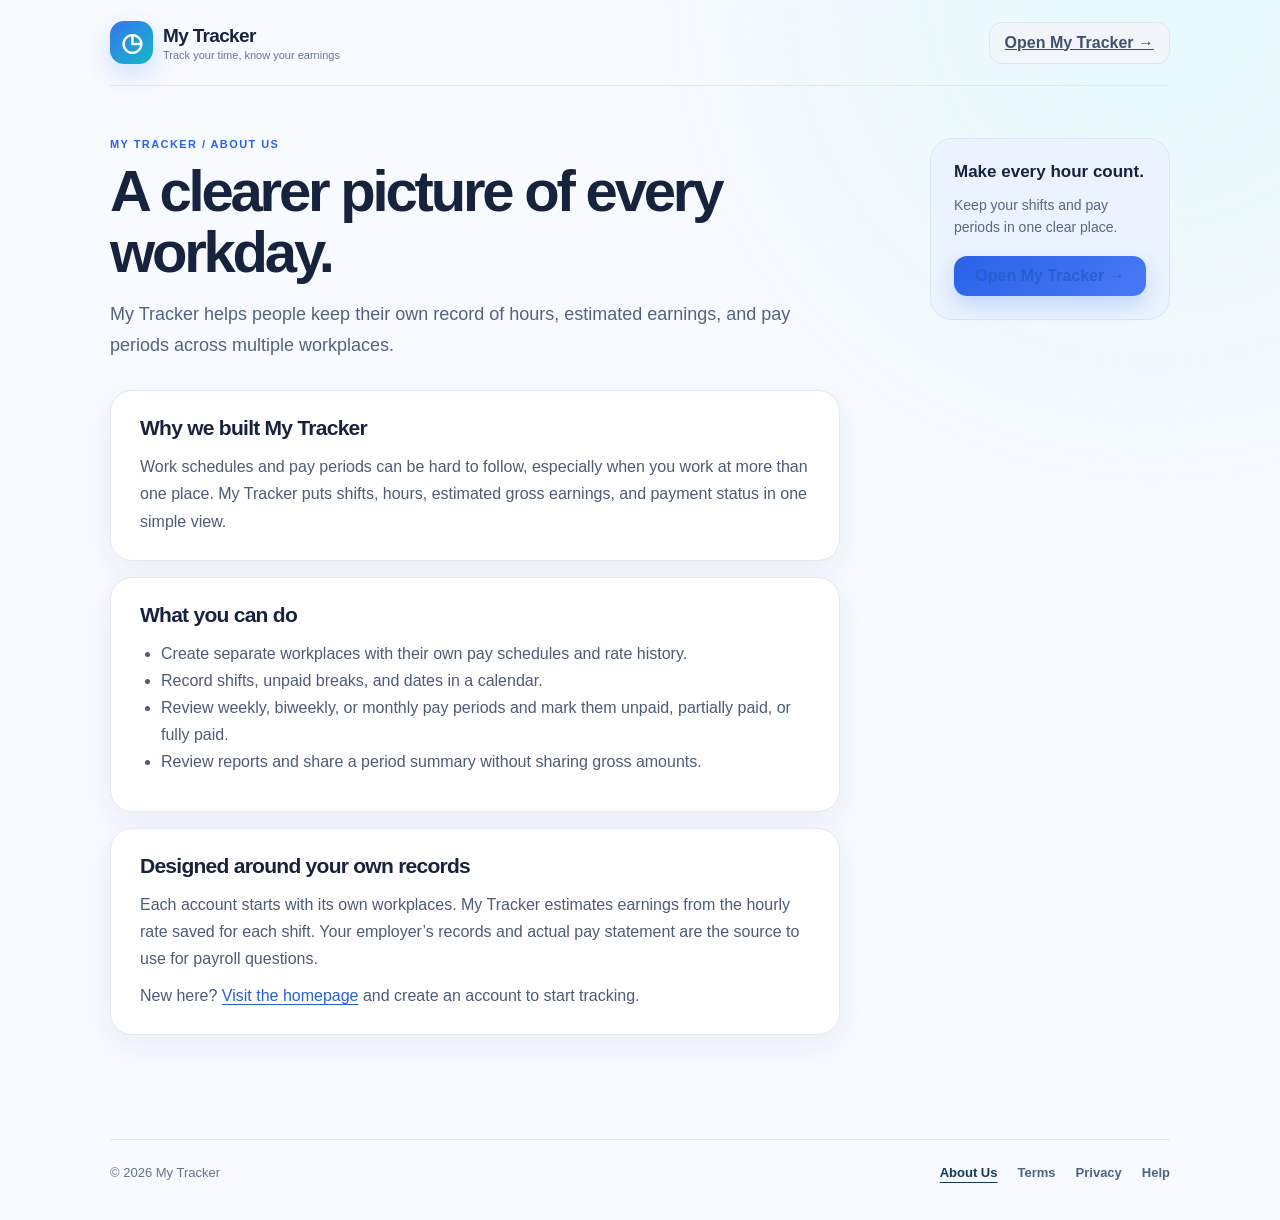
==== about.html @ 85134b88 "Add About, Terms, Privacy, and Help pages with footer links" ====
<!doctype html>
<html lang="en"><head><meta charset="utf-8"><meta name="viewport" content="width=device-width,initial-scale=1"><meta name="theme-color" content="#F5F8FF"><meta name="description" content="About Us for My Tracker, the app for recording work hours and pay periods."><title>About Us · My Tracker</title><link rel="icon" href="./icon.svg"><link rel="stylesheet" href="./info.css"></head>
<body class="info-site"><header class="info-header"><a class="welcome-brand" href="./index.html" aria-label="My Tracker home"><span class="welcome-logo" aria-hidden="true">◷</span><span><strong>My Tracker</strong><small>Track your time, know your earnings</small></span></a><a class="btn secondary" href="./index.html">Open My Tracker →</a></header>
<main class="info-main"><article class="info-article"><div class="info-intro"><p class="eyebrow">MY TRACKER / ABOUT US</p><h1>A clearer picture of every workday.</h1><p class="info-lead">My Tracker helps people keep their own record of hours, estimated earnings, and pay periods across multiple workplaces.</p></div><section class="info-section"><h2>Why we built My Tracker</h2><p>Work schedules and pay periods can be hard to follow, especially when you work at more than one place. My Tracker puts shifts, hours, estimated gross earnings, and payment status in one simple view.</p></section><section class="info-section"><h2>What you can do</h2><ul><li>Create separate workplaces with their own pay schedules and rate history.</li><li>Record shifts, unpaid breaks, and dates in a calendar.</li><li>Review weekly, biweekly, or monthly pay periods and mark them unpaid, partially paid, or fully paid.</li><li>Review reports and share a period summary without sharing gross amounts.</li></ul></section><section class="info-section"><h2>Designed around your own records</h2><p>Each account starts with its own workplaces. My Tracker estimates earnings from the hourly rate saved for each shift. Your employer’s records and actual pay statement are the source to use for payroll questions.</p><p>New here? <a href="./index.html">Visit the homepage</a> and create an account to start tracking.</p></section></article><aside class="info-aside"><h2>Make every hour count.</h2><p>Keep your shifts and pay periods in one clear place.</p><a href="./index.html" class="btn primary">Open My Tracker →</a></aside></main>
<footer class="info-footer"><span>© 2026 My Tracker</span><nav class="footer-links" aria-label="Information"><a href="./about.html" aria-current="page">About Us</a><a href="./terms.html">Terms</a><a href="./privacy.html">Privacy</a><a href="./help.html">Help</a></nav></footer></body></html>
---- info.css ----
@import url('./style.css');
html{scroll-behavior:smooth}
.info-site{min-height:100vh;display:flex;flex-direction:column;background:radial-gradient(circle at 90% 0,#e5f9fa 0,transparent 30%),#f7faff}
.info-header,.info-main,.info-footer{width:min(1060px,calc(100% - 40px));margin-inline:auto}
.info-header{min-height:86px;display:flex;justify-content:space-between;align-items:center;gap:20px;border-bottom:1px solid #e0e8f4}
.info-header .welcome-brand{text-decoration:none;color:var(--ink)}
.info-main{flex:1;padding:52px 0 88px;display:grid;grid-template-columns:minmax(0,1fr) 240px;gap:50px}
.info-article{min-width:0;max-width:730px}
.info-intro h1{font-size:clamp(38px,5vw,58px);line-height:1.06;letter-spacing:-.055em;margin:10px 0 16px}
.info-lead{font-size:18px;line-height:1.7;color:#54637c;margin:0 0 30px}
.info-meta{font-size:13px;color:#708099;margin:0 0 30px}
.info-section{background:#fff;border:1px solid #e2e9f4;border-radius:22px;padding:25px 29px;margin:16px 0;box-shadow:0 10px 30px #2a417011}
.info-section h2{font-size:21px;letter-spacing:-.035em;margin:0 0 13px}
.info-section h3{font-size:16px;margin:20px 0 7px}
.info-section p,.info-section li{color:#4d5c75;line-height:1.7}
.info-section p{margin:10px 0}.info-section p:last-child{margin-bottom:0}
.info-section ul,.info-section ol{padding-left:21px;margin:10px 0}
.info-section a,.info-aside a{color:#275fcf;text-underline-offset:3px}
.info-aside{align-self:start;position:sticky;top:22px;background:#eaf3ff;border:1px solid #d6e5fb;border-radius:22px;padding:23px}
.info-aside h2{font-size:17px;margin:0 0 12px}.info-aside p{font-size:14px;line-height:1.6;color:#566780;margin:0 0 17px}.info-aside .btn{display:block;text-align:center;text-decoration:none}
.info-footer{border-top:1px solid #dde7f3;padding:25px 0 40px;display:flex;justify-content:space-between;align-items:center;gap:20px;color:#64738d;font-size:13px}
.info-footer .footer-links{display:flex;flex-wrap:wrap;gap:12px 20px}
.info-footer .footer-links a[aria-current="page"]{color:#17375d;font-weight:800;text-decoration:underline;text-underline-offset:5px}
@media(max-width:760px){.info-main{grid-template-columns:1fr;gap:12px;padding:35px 0 60px}.info-aside{position:static;order:-1}.info-section{padding:21px}.info-footer{align-items:flex-start;flex-direction:column}.info-header{min-height:76px}.info-header .btn{font-size:13px;padding:10px}}
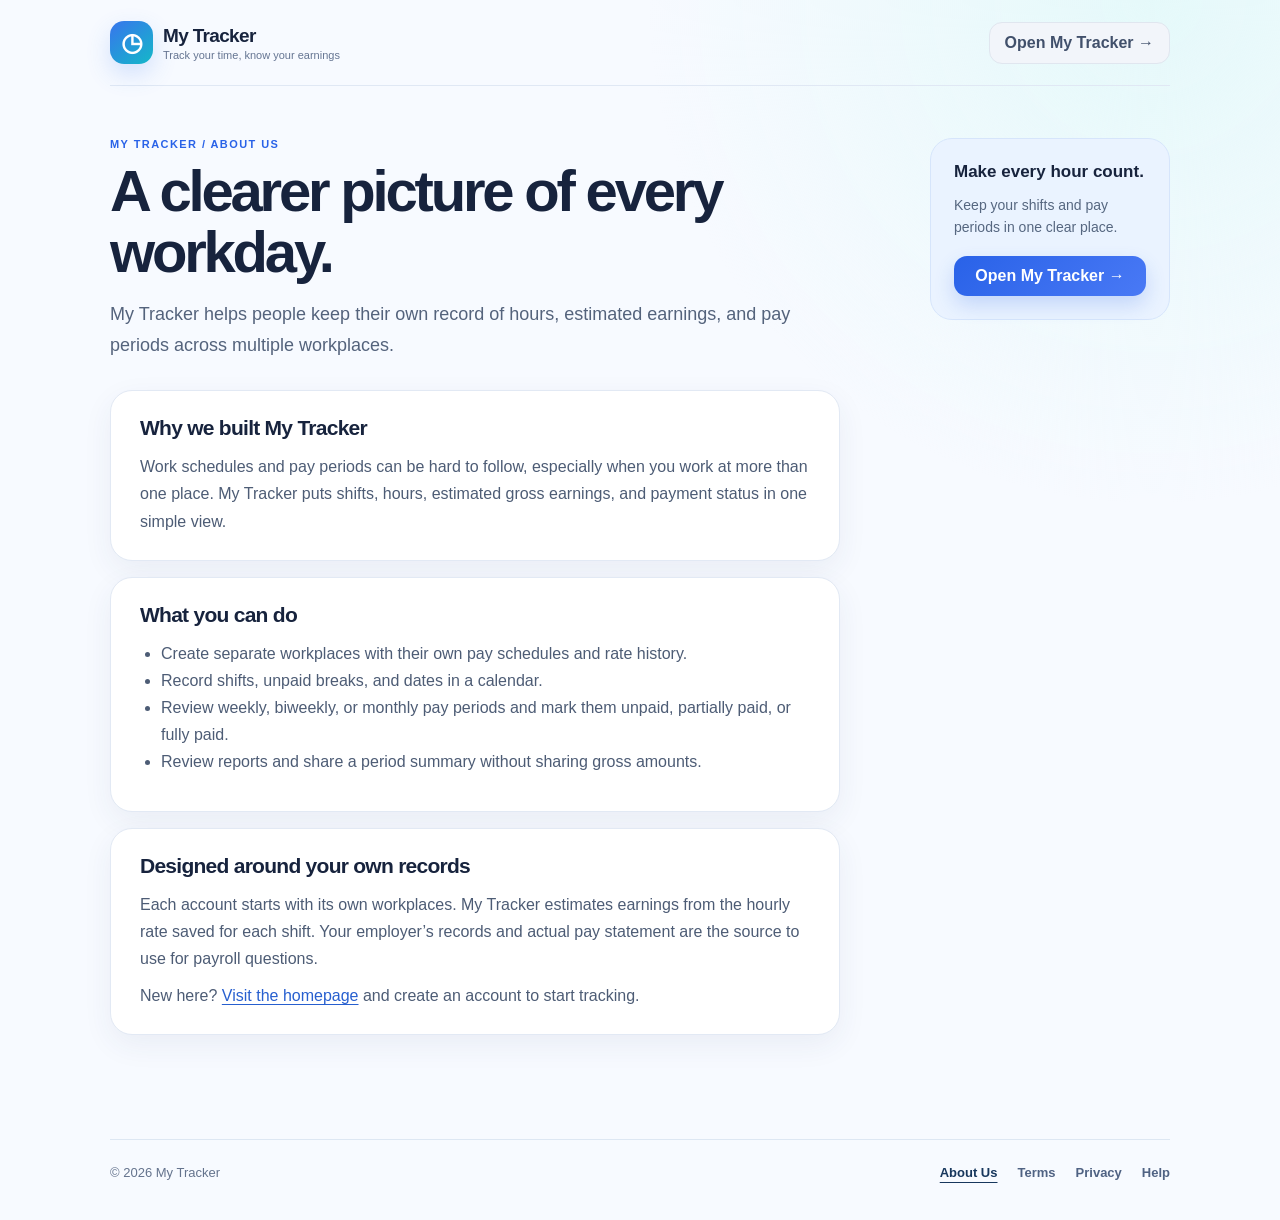
==== commit 6df1ffd0: "Refresh cached information page stylesheet" ====
--- a/about.html
+++ b/about.html
@@ -1,5 +1,5 @@
 <!doctype html>
-<html lang="en"><head><meta charset="utf-8"><meta name="viewport" content="width=device-width,initial-scale=1"><meta name="theme-color" content="#F5F8FF"><meta name="description" content="About Us for My Tracker, the app for recording work hours and pay periods."><title>About Us · My Tracker</title><link rel="icon" href="./icon.svg"><link rel="stylesheet" href="./info.css"></head>
+<html lang="en"><head><meta charset="utf-8"><meta name="viewport" content="width=device-width,initial-scale=1"><meta name="theme-color" content="#F5F8FF"><meta name="description" content="About Us for My Tracker, the app for recording work hours and pay periods."><title>About Us · My Tracker</title><link rel="icon" href="./icon.svg"><link rel="stylesheet" href="./info.css?v=2"></head>
 <body class="info-site"><header class="info-header"><a class="welcome-brand" href="./index.html" aria-label="My Tracker home"><span class="welcome-logo" aria-hidden="true">◷</span><span><strong>My Tracker</strong><small>Track your time, know your earnings</small></span></a><a class="btn secondary" href="./index.html">Open My Tracker →</a></header>
 <main class="info-main"><article class="info-article"><div class="info-intro"><p class="eyebrow">MY TRACKER / ABOUT US</p><h1>A clearer picture of every workday.</h1><p class="info-lead">My Tracker helps people keep their own record of hours, estimated earnings, and pay periods across multiple workplaces.</p></div><section class="info-section"><h2>Why we built My Tracker</h2><p>Work schedules and pay periods can be hard to follow, especially when you work at more than one place. My Tracker puts shifts, hours, estimated gross earnings, and payment status in one simple view.</p></section><section class="info-section"><h2>What you can do</h2><ul><li>Create separate workplaces with their own pay schedules and rate history.</li><li>Record shifts, unpaid breaks, and dates in a calendar.</li><li>Review weekly, biweekly, or monthly pay periods and mark them unpaid, partially paid, or fully paid.</li><li>Review reports and share a period summary without sharing gross amounts.</li></ul></section><section class="info-section"><h2>Designed around your own records</h2><p>Each account starts with its own workplaces. My Tracker estimates earnings from the hourly rate saved for each shift. Your employer’s records and actual pay statement are the source to use for payroll questions.</p><p>New here? <a href="./index.html">Visit the homepage</a> and create an account to start tracking.</p></section></article><aside class="info-aside"><h2>Make every hour count.</h2><p>Keep your shifts and pay periods in one clear place.</p><a href="./index.html" class="btn primary">Open My Tracker →</a></aside></main>
 <footer class="info-footer"><span>© 2026 My Tracker</span><nav class="footer-links" aria-label="Information"><a href="./about.html" aria-current="page">About Us</a><a href="./terms.html">Terms</a><a href="./privacy.html">Privacy</a><a href="./help.html">Help</a></nav></footer></body></html>
--- a/info.css
+++ b/info.css
@@ -4,6 +4,7 @@
 .info-header,.info-main,.info-footer{width:min(1060px,calc(100% - 40px));margin-inline:auto}
 .info-header{min-height:86px;display:flex;justify-content:space-between;align-items:center;gap:20px;border-bottom:1px solid #e0e8f4}
 .info-header .welcome-brand{text-decoration:none;color:var(--ink)}
+.info-header .btn{text-decoration:none}
 .info-main{flex:1;padding:52px 0 88px;display:grid;grid-template-columns:minmax(0,1fr) 240px;gap:50px}
 .info-article{min-width:0;max-width:730px}
 .info-intro h1{font-size:clamp(38px,5vw,58px);line-height:1.06;letter-spacing:-.055em;margin:10px 0 16px}
@@ -16,6 +17,7 @@
 .info-section p{margin:10px 0}.info-section p:last-child{margin-bottom:0}
 .info-section ul,.info-section ol{padding-left:21px;margin:10px 0}
 .info-section a,.info-aside a{color:#275fcf;text-underline-offset:3px}
+.info-aside .btn.primary{color:#fff;text-decoration:none}
 .info-aside{align-self:start;position:sticky;top:22px;background:#eaf3ff;border:1px solid #d6e5fb;border-radius:22px;padding:23px}
 .info-aside h2{font-size:17px;margin:0 0 12px}.info-aside p{font-size:14px;line-height:1.6;color:#566780;margin:0 0 17px}.info-aside .btn{display:block;text-align:center;text-decoration:none}
 .info-footer{border-top:1px solid #dde7f3;padding:25px 0 40px;display:flex;justify-content:space-between;align-items:center;gap:20px;color:#64738d;font-size:13px}
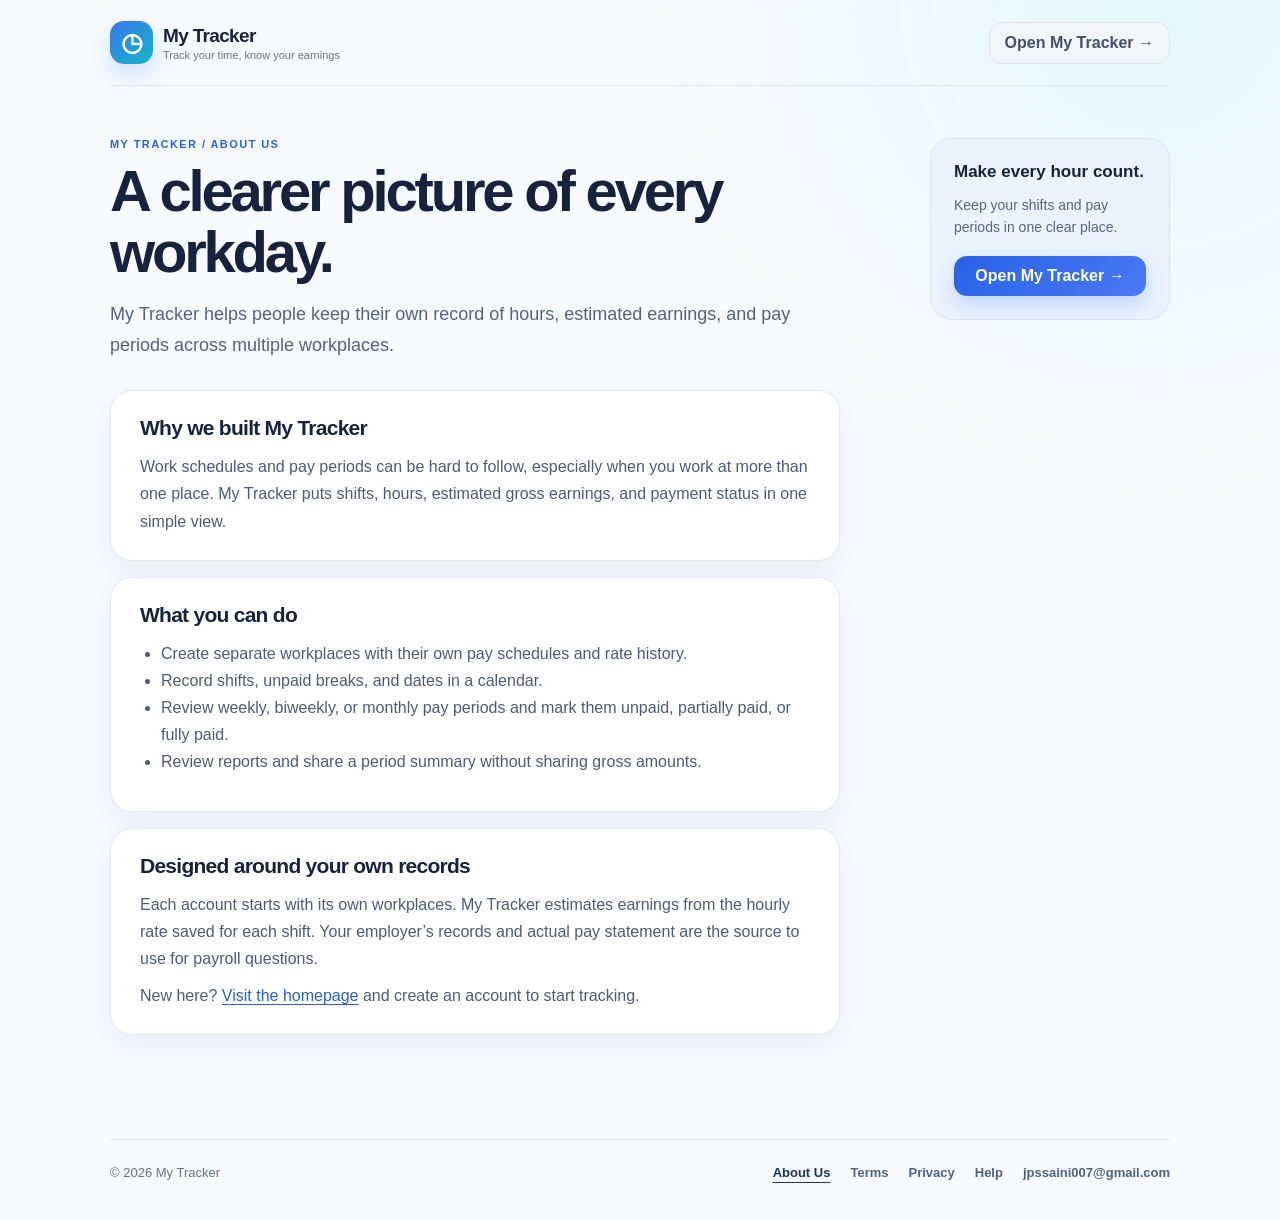
==== commit 53be882b: "Add private support email to information pages" ====
--- a/about.html
+++ b/about.html
@@ -2,4 +2,4 @@
 <html lang="en"><head><meta charset="utf-8"><meta name="viewport" content="width=device-width,initial-scale=1"><meta name="theme-color" content="#F5F8FF"><meta name="description" content="About Us for My Tracker, the app for recording work hours and pay periods."><title>About Us · My Tracker</title><link rel="icon" href="./icon.svg"><link rel="stylesheet" href="./info.css?v=2"></head>
 <body class="info-site"><header class="info-header"><a class="welcome-brand" href="./index.html" aria-label="My Tracker home"><span class="welcome-logo" aria-hidden="true">◷</span><span><strong>My Tracker</strong><small>Track your time, know your earnings</small></span></a><a class="btn secondary" href="./index.html">Open My Tracker →</a></header>
 <main class="info-main"><article class="info-article"><div class="info-intro"><p class="eyebrow">MY TRACKER / ABOUT US</p><h1>A clearer picture of every workday.</h1><p class="info-lead">My Tracker helps people keep their own record of hours, estimated earnings, and pay periods across multiple workplaces.</p></div><section class="info-section"><h2>Why we built My Tracker</h2><p>Work schedules and pay periods can be hard to follow, especially when you work at more than one place. My Tracker puts shifts, hours, estimated gross earnings, and payment status in one simple view.</p></section><section class="info-section"><h2>What you can do</h2><ul><li>Create separate workplaces with their own pay schedules and rate history.</li><li>Record shifts, unpaid breaks, and dates in a calendar.</li><li>Review weekly, biweekly, or monthly pay periods and mark them unpaid, partially paid, or fully paid.</li><li>Review reports and share a period summary without sharing gross amounts.</li></ul></section><section class="info-section"><h2>Designed around your own records</h2><p>Each account starts with its own workplaces. My Tracker estimates earnings from the hourly rate saved for each shift. Your employer’s records and actual pay statement are the source to use for payroll questions.</p><p>New here? <a href="./index.html">Visit the homepage</a> and create an account to start tracking.</p></section></article><aside class="info-aside"><h2>Make every hour count.</h2><p>Keep your shifts and pay periods in one clear place.</p><a href="./index.html" class="btn primary">Open My Tracker →</a></aside></main>
-<footer class="info-footer"><span>© 2026 My Tracker</span><nav class="footer-links" aria-label="Information"><a href="./about.html" aria-current="page">About Us</a><a href="./terms.html">Terms</a><a href="./privacy.html">Privacy</a><a href="./help.html">Help</a></nav></footer></body></html>
+<footer class="info-footer"><span>© 2026 My Tracker</span><nav class="footer-links" aria-label="Information"><a href="./about.html" aria-current="page">About Us</a><a href="./terms.html">Terms</a><a href="./privacy.html">Privacy</a><a href="./help.html">Help</a><a href="mailto:jpssaini007@gmail.com">jpssaini007@gmail.com</a></nav></footer></body></html>
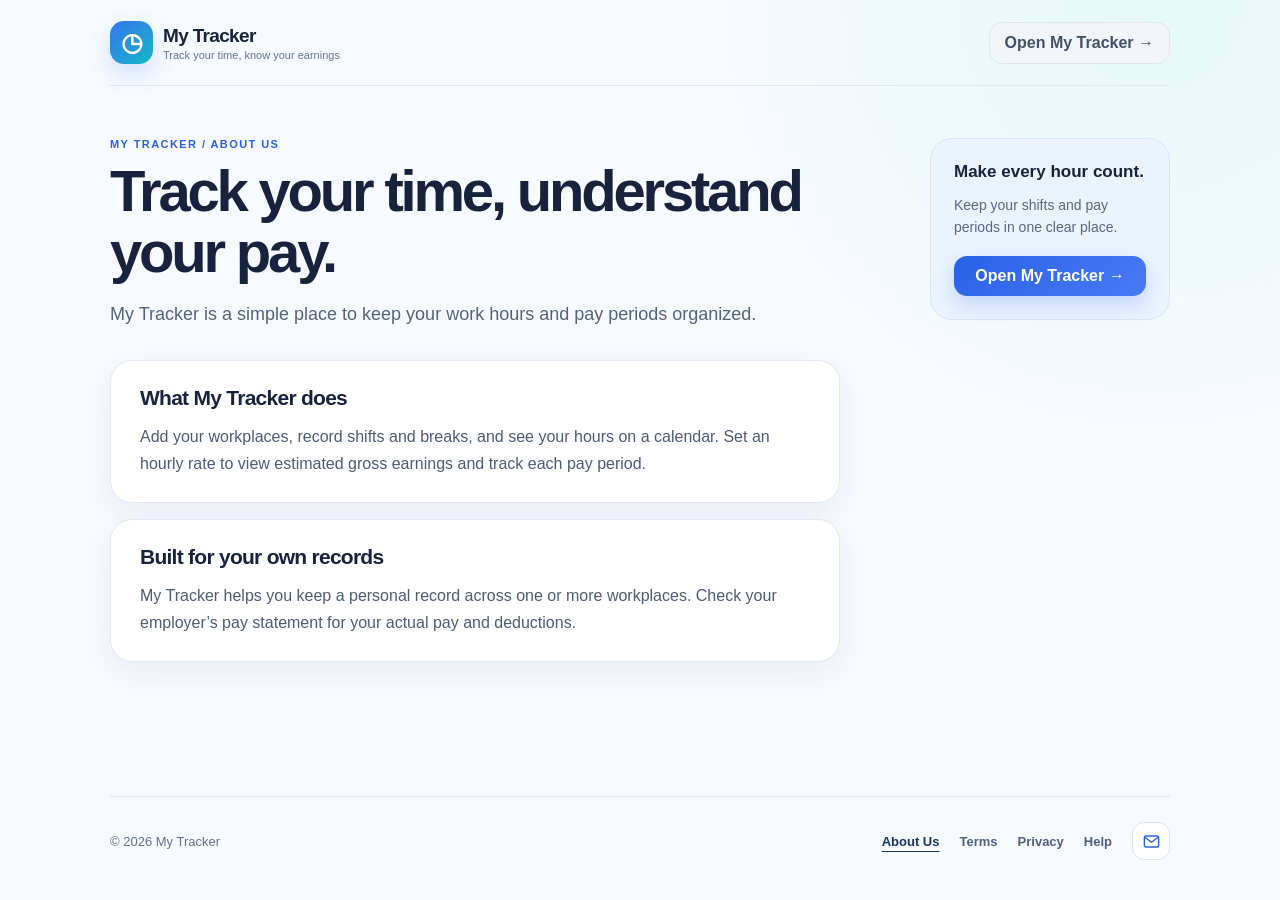
==== commit b961f281: "Simplify information pages and use accessible email icon" ====
--- a/about.html
+++ b/about.html
@@ -1,5 +1,5 @@
 <!doctype html>
 <html lang="en"><head><meta charset="utf-8"><meta name="viewport" content="width=device-width,initial-scale=1"><meta name="theme-color" content="#F5F8FF"><meta name="description" content="About Us for My Tracker, the app for recording work hours and pay periods."><title>About Us · My Tracker</title><link rel="icon" href="./icon.svg"><link rel="stylesheet" href="./info.css?v=2"></head>
 <body class="info-site"><header class="info-header"><a class="welcome-brand" href="./index.html" aria-label="My Tracker home"><span class="welcome-logo" aria-hidden="true">◷</span><span><strong>My Tracker</strong><small>Track your time, know your earnings</small></span></a><a class="btn secondary" href="./index.html">Open My Tracker →</a></header>
-<main class="info-main"><article class="info-article"><div class="info-intro"><p class="eyebrow">MY TRACKER / ABOUT US</p><h1>A clearer picture of every workday.</h1><p class="info-lead">My Tracker helps people keep their own record of hours, estimated earnings, and pay periods across multiple workplaces.</p></div><section class="info-section"><h2>Why we built My Tracker</h2><p>Work schedules and pay periods can be hard to follow, especially when you work at more than one place. My Tracker puts shifts, hours, estimated gross earnings, and payment status in one simple view.</p></section><section class="info-section"><h2>What you can do</h2><ul><li>Create separate workplaces with their own pay schedules and rate history.</li><li>Record shifts, unpaid breaks, and dates in a calendar.</li><li>Review weekly, biweekly, or monthly pay periods and mark them unpaid, partially paid, or fully paid.</li><li>Review reports and share a period summary without sharing gross amounts.</li></ul></section><section class="info-section"><h2>Designed around your own records</h2><p>Each account starts with its own workplaces. My Tracker estimates earnings from the hourly rate saved for each shift. Your employer’s records and actual pay statement are the source to use for payroll questions.</p><p>New here? <a href="./index.html">Visit the homepage</a> and create an account to start tracking.</p></section></article><aside class="info-aside"><h2>Make every hour count.</h2><p>Keep your shifts and pay periods in one clear place.</p><a href="./index.html" class="btn primary">Open My Tracker →</a></aside></main>
-<footer class="info-footer"><span>© 2026 My Tracker</span><nav class="footer-links" aria-label="Information"><a href="./about.html" aria-current="page">About Us</a><a href="./terms.html">Terms</a><a href="./privacy.html">Privacy</a><a href="./help.html">Help</a><a href="mailto:jpssaini007@gmail.com">jpssaini007@gmail.com</a></nav></footer></body></html>
+<main class="info-main"><article class="info-article"><div class="info-intro"><p class="eyebrow">MY TRACKER / ABOUT US</p><h1>Track your time, understand your pay.</h1><p class="info-lead">My Tracker is a simple place to keep your work hours and pay periods organized.</p></div><section class="info-section"><h2>What My Tracker does</h2><p>Add your workplaces, record shifts and breaks, and see your hours on a calendar. Set an hourly rate to view estimated gross earnings and track each pay period.</p></section><section class="info-section"><h2>Built for your own records</h2><p>My Tracker helps you keep a personal record across one or more workplaces. Check your employer’s pay statement for your actual pay and deductions.</p></section></article><aside class="info-aside"><h2>Make every hour count.</h2><p>Keep your shifts and pay periods in one clear place.</p><a href="./index.html" class="btn primary">Open My Tracker →</a></aside></main>
+<footer class="info-footer"><span>© 2026 My Tracker</span><nav class="footer-links" aria-label="Information"><a href="./about.html" aria-current="page">About Us</a><a href="./terms.html">Terms</a><a href="./privacy.html">Privacy</a><a href="./help.html">Help</a><a class="mail-link" href="mailto:jpssaini007@gmail.com" aria-label="Email My Tracker support" title="Email My Tracker support"><svg viewBox="0 0 24 24" width="19" height="19" fill="none" stroke="currentColor" stroke-width="1.8" stroke-linecap="round" stroke-linejoin="round" aria-hidden="true"><rect x="3" y="5" width="18" height="14" rx="2"/><path d="m4 7 8 6 8-6"/></svg></a></nav></footer></body></html>
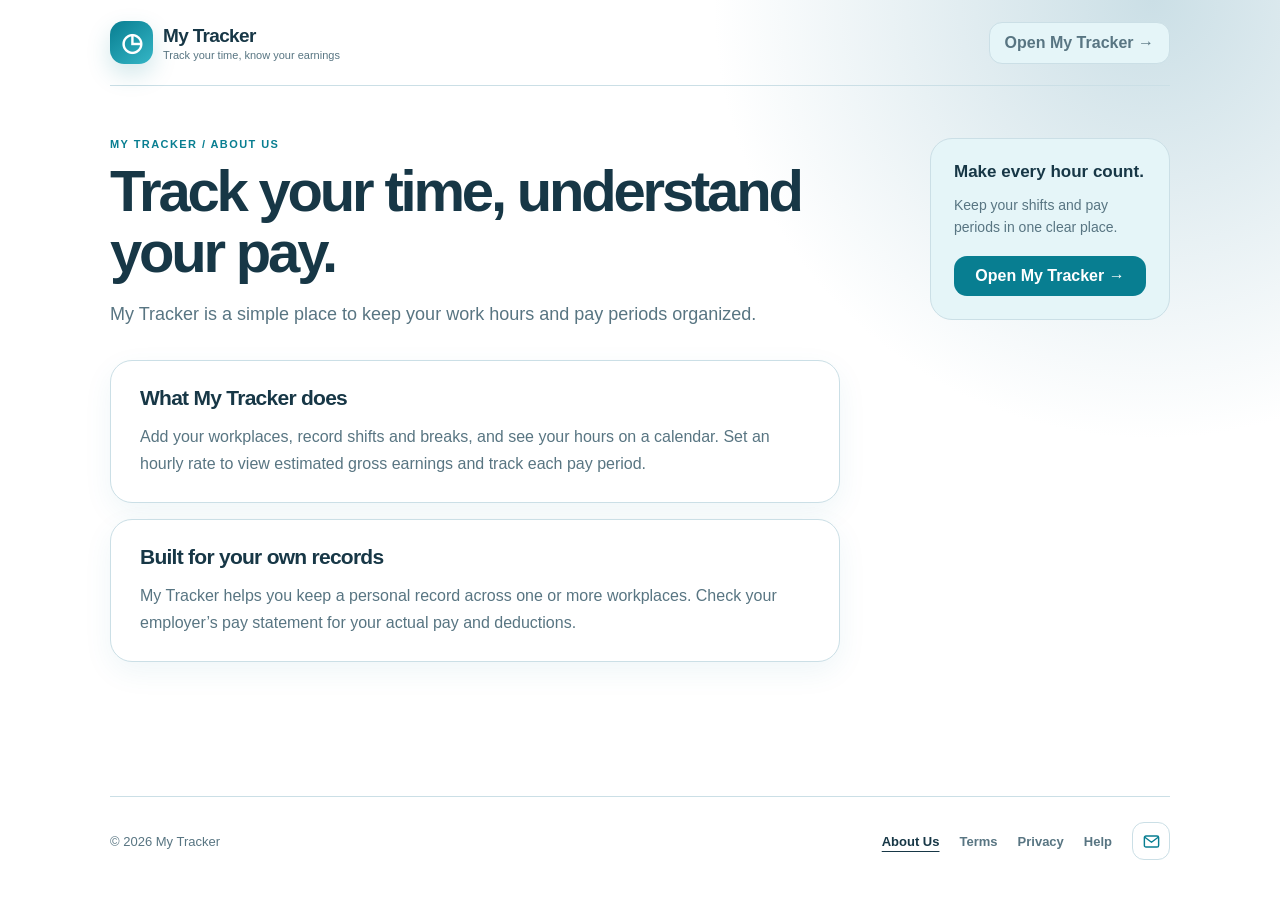
==== commit 79cc78bc: "Use one shared aqua palette across My Tracker" ====
--- a/about.html
+++ b/about.html
@@ -1,5 +1,5 @@
 <!doctype html>
-<html lang="en"><head><meta charset="utf-8"><meta name="viewport" content="width=device-width,initial-scale=1"><meta name="theme-color" content="#F5F8FF"><meta name="description" content="About Us for My Tracker, the app for recording work hours and pay periods."><title>About Us · My Tracker</title><link rel="icon" href="./icon.svg"><link rel="stylesheet" href="./info.css?v=2"></head>
+<html lang="en"><head><meta charset="utf-8"><meta name="viewport" content="width=device-width,initial-scale=1"><meta name="theme-color" content="#f0f8fb"><meta name="description" content="About Us for My Tracker, the app for recording work hours and pay periods."><title>About Us · My Tracker</title><link rel="icon" href="./icon.svg"><link rel="stylesheet" href="./info.css?v=3"></head>
 <body class="info-site"><header class="info-header"><a class="welcome-brand" href="./index.html" aria-label="My Tracker home"><span class="welcome-logo" aria-hidden="true">◷</span><span><strong>My Tracker</strong><small>Track your time, know your earnings</small></span></a><a class="btn secondary" href="./index.html">Open My Tracker →</a></header>
 <main class="info-main"><article class="info-article"><div class="info-intro"><p class="eyebrow">MY TRACKER / ABOUT US</p><h1>Track your time, understand your pay.</h1><p class="info-lead">My Tracker is a simple place to keep your work hours and pay periods organized.</p></div><section class="info-section"><h2>What My Tracker does</h2><p>Add your workplaces, record shifts and breaks, and see your hours on a calendar. Set an hourly rate to view estimated gross earnings and track each pay period.</p></section><section class="info-section"><h2>Built for your own records</h2><p>My Tracker helps you keep a personal record across one or more workplaces. Check your employer’s pay statement for your actual pay and deductions.</p></section></article><aside class="info-aside"><h2>Make every hour count.</h2><p>Keep your shifts and pay periods in one clear place.</p><a href="./index.html" class="btn primary">Open My Tracker →</a></aside></main>
 <footer class="info-footer"><span>© 2026 My Tracker</span><nav class="footer-links" aria-label="Information"><a href="./about.html" aria-current="page">About Us</a><a href="./terms.html">Terms</a><a href="./privacy.html">Privacy</a><a href="./help.html">Help</a><a class="mail-link" href="mailto:jpssaini007@gmail.com" aria-label="Email My Tracker support" title="Email My Tracker support"><svg viewBox="0 0 24 24" width="19" height="19" fill="none" stroke="currentColor" stroke-width="1.8" stroke-linecap="round" stroke-linejoin="round" aria-hidden="true"><rect x="3" y="5" width="18" height="14" rx="2"/><path d="m4 7 8 6 8-6"/></svg></a></nav></footer></body></html>
--- a/info.css
+++ b/info.css
@@ -1,26 +1,26 @@
 @import url('./style.css');
 html{scroll-behavior:smooth}
-.info-site{min-height:100vh;display:flex;flex-direction:column;background:radial-gradient(circle at 90% 0,#e5f9fa 0,transparent 30%),#f7faff}
+.info-site{min-height:100vh;display:flex;flex-direction:column;background:radial-gradient(circle at 90% 0,var(--line) 0,transparent 30%),var(--surface)}
 .info-header,.info-main,.info-footer{width:min(1060px,calc(100% - 40px));margin-inline:auto}
-.info-header{min-height:86px;display:flex;justify-content:space-between;align-items:center;gap:20px;border-bottom:1px solid #e0e8f4}
+.info-header{min-height:86px;display:flex;justify-content:space-between;align-items:center;gap:20px;border-bottom:1px solid var(--line)}
 .info-header .welcome-brand{text-decoration:none;color:var(--ink)}
 .info-header .btn{text-decoration:none}
 .info-main{flex:1;padding:52px 0 88px;display:grid;grid-template-columns:minmax(0,1fr) 240px;gap:50px}
 .info-article{min-width:0;max-width:730px}
 .info-intro h1{font-size:clamp(38px,5vw,58px);line-height:1.06;letter-spacing:-.055em;margin:10px 0 16px}
-.info-lead{font-size:18px;line-height:1.7;color:#54637c;margin:0 0 30px}
-.info-meta{font-size:13px;color:#708099;margin:0 0 30px}
-.info-section{background:#fff;border:1px solid #e2e9f4;border-radius:22px;padding:25px 29px;margin:16px 0;box-shadow:0 10px 30px #2a417011}
+.info-lead{font-size:18px;line-height:1.7;color:var(--muted);margin:0 0 30px}
+.info-meta{font-size:13px;color:var(--muted);margin:0 0 30px}
+.info-section{background:var(--surface);border:1px solid var(--line);border-radius:22px;padding:25px 29px;margin:16px 0;box-shadow:0 10px 30px color-mix(in srgb,var(--brand) 6.67%,transparent)}
 .info-section h2{font-size:21px;letter-spacing:-.035em;margin:0 0 13px}
 .info-section h3{font-size:16px;margin:20px 0 7px}
-.info-section p,.info-section li{color:#4d5c75;line-height:1.7}
+.info-section p,.info-section li{color:var(--muted);line-height:1.7}
 .info-section p{margin:10px 0}.info-section p:last-child{margin-bottom:0}
 .info-section ul,.info-section ol{padding-left:21px;margin:10px 0}
-.info-section a,.info-aside a{color:#275fcf;text-underline-offset:3px}
-.info-aside .btn.primary{color:#fff;text-decoration:none}
-.info-aside{align-self:start;position:sticky;top:22px;background:#eaf3ff;border:1px solid #d6e5fb;border-radius:22px;padding:23px}
-.info-aside h2{font-size:17px;margin:0 0 12px}.info-aside p{font-size:14px;line-height:1.6;color:#566780;margin:0 0 17px}.info-aside .btn{display:block;text-align:center;text-decoration:none}
-.info-footer{border-top:1px solid #dde7f3;padding:25px 0 40px;display:flex;justify-content:space-between;align-items:center;gap:20px;color:#64738d;font-size:13px}
+.info-section a,.info-aside a{color:var(--brand);text-underline-offset:3px}
+.info-aside .btn.primary{color:var(--surface);text-decoration:none}
+.info-aside{align-self:start;position:sticky;top:22px;background:var(--brand-soft);border:1px solid var(--line);border-radius:22px;padding:23px}
+.info-aside h2{font-size:17px;margin:0 0 12px}.info-aside p{font-size:14px;line-height:1.6;color:var(--muted);margin:0 0 17px}.info-aside .btn{display:block;text-align:center;text-decoration:none}
+.info-footer{border-top:1px solid var(--line);padding:25px 0 40px;display:flex;justify-content:space-between;align-items:center;gap:20px;color:var(--muted);font-size:13px}
 .info-footer .footer-links{display:flex;flex-wrap:wrap;gap:12px 20px}
-.info-footer .footer-links a[aria-current="page"]{color:#17375d;font-weight:800;text-decoration:underline;text-underline-offset:5px}
+.info-footer .footer-links a[aria-current="page"]{color:var(--ink);font-weight:800;text-decoration:underline;text-underline-offset:5px}
 @media(max-width:760px){.info-main{grid-template-columns:1fr;gap:12px;padding:35px 0 60px}.info-aside{position:static;order:-1}.info-section{padding:21px}.info-footer{align-items:flex-start;flex-direction:column}.info-header{min-height:76px}.info-header .btn{font-size:13px;padding:10px}}
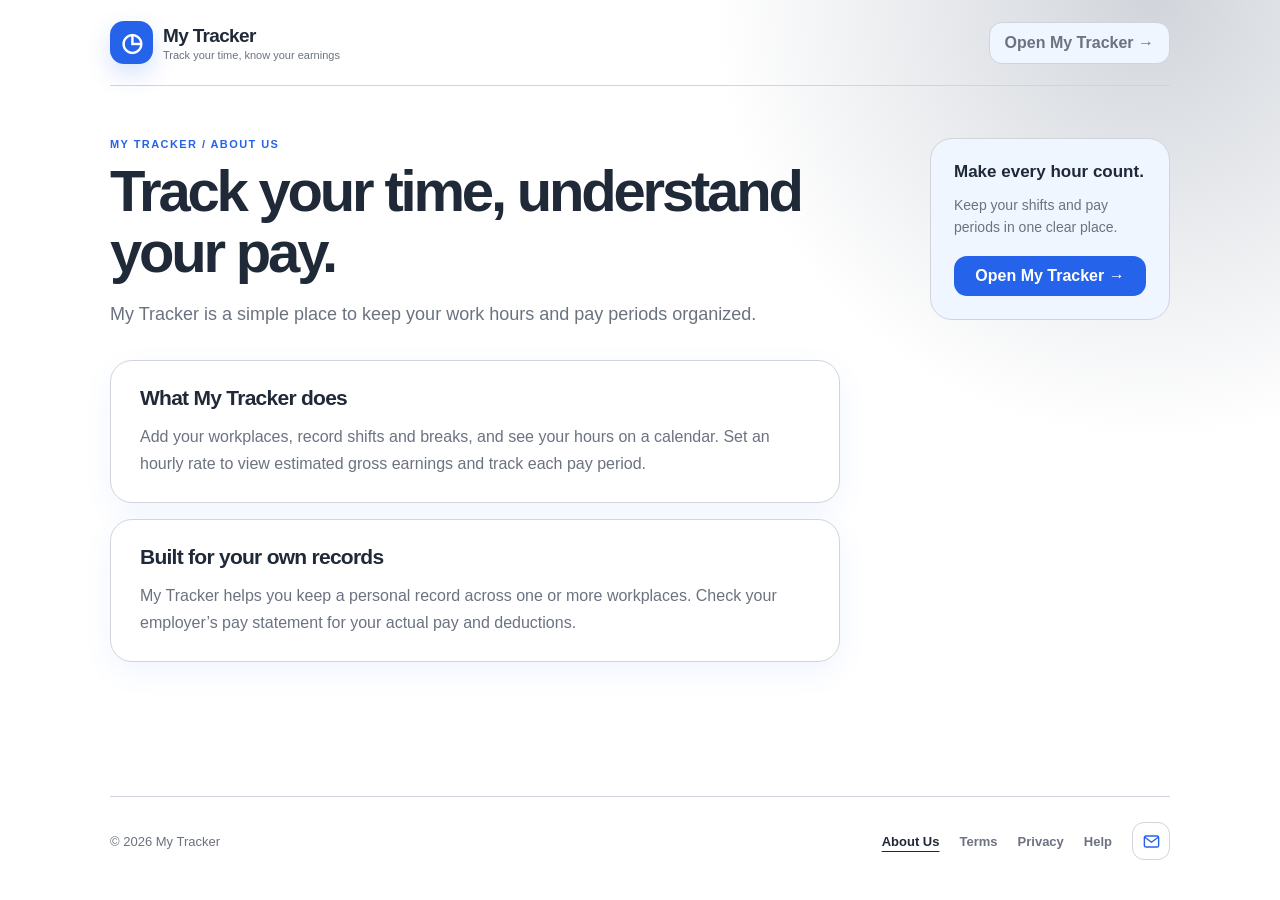
==== commit 97682f3b: "Standardize forms and apply classic white-and-blue theme" ====
--- a/about.html
+++ b/about.html
@@ -1,5 +1,5 @@
 <!doctype html>
-<html lang="en"><head><meta charset="utf-8"><meta name="viewport" content="width=device-width,initial-scale=1"><meta name="theme-color" content="#f0f8fb"><meta name="description" content="About Us for My Tracker, the app for recording work hours and pay periods."><title>About Us · My Tracker</title><link rel="icon" href="./icon.svg"><link rel="stylesheet" href="./info.css?v=3"></head>
+<html lang="en"><head><meta charset="utf-8"><meta name="viewport" content="width=device-width,initial-scale=1"><meta name="theme-color" content="#f8fafc"><meta name="description" content="About Us for My Tracker, the app for recording work hours and pay periods."><title>About Us · My Tracker</title><link rel="icon" href="./icon.svg"><link rel="stylesheet" href="./info.css?v=4"></head>
 <body class="info-site"><header class="info-header"><a class="welcome-brand" href="./index.html" aria-label="My Tracker home"><span class="welcome-logo" aria-hidden="true">◷</span><span><strong>My Tracker</strong><small>Track your time, know your earnings</small></span></a><a class="btn secondary" href="./index.html">Open My Tracker →</a></header>
 <main class="info-main"><article class="info-article"><div class="info-intro"><p class="eyebrow">MY TRACKER / ABOUT US</p><h1>Track your time, understand your pay.</h1><p class="info-lead">My Tracker is a simple place to keep your work hours and pay periods organized.</p></div><section class="info-section"><h2>What My Tracker does</h2><p>Add your workplaces, record shifts and breaks, and see your hours on a calendar. Set an hourly rate to view estimated gross earnings and track each pay period.</p></section><section class="info-section"><h2>Built for your own records</h2><p>My Tracker helps you keep a personal record across one or more workplaces. Check your employer’s pay statement for your actual pay and deductions.</p></section></article><aside class="info-aside"><h2>Make every hour count.</h2><p>Keep your shifts and pay periods in one clear place.</p><a href="./index.html" class="btn primary">Open My Tracker →</a></aside></main>
 <footer class="info-footer"><span>© 2026 My Tracker</span><nav class="footer-links" aria-label="Information"><a href="./about.html" aria-current="page">About Us</a><a href="./terms.html">Terms</a><a href="./privacy.html">Privacy</a><a href="./help.html">Help</a><a class="mail-link" href="mailto:jpssaini007@gmail.com" aria-label="Email My Tracker support" title="Email My Tracker support"><svg viewBox="0 0 24 24" width="19" height="19" fill="none" stroke="currentColor" stroke-width="1.8" stroke-linecap="round" stroke-linejoin="round" aria-hidden="true"><rect x="3" y="5" width="18" height="14" rx="2"/><path d="m4 7 8 6 8-6"/></svg></a></nav></footer></body></html>
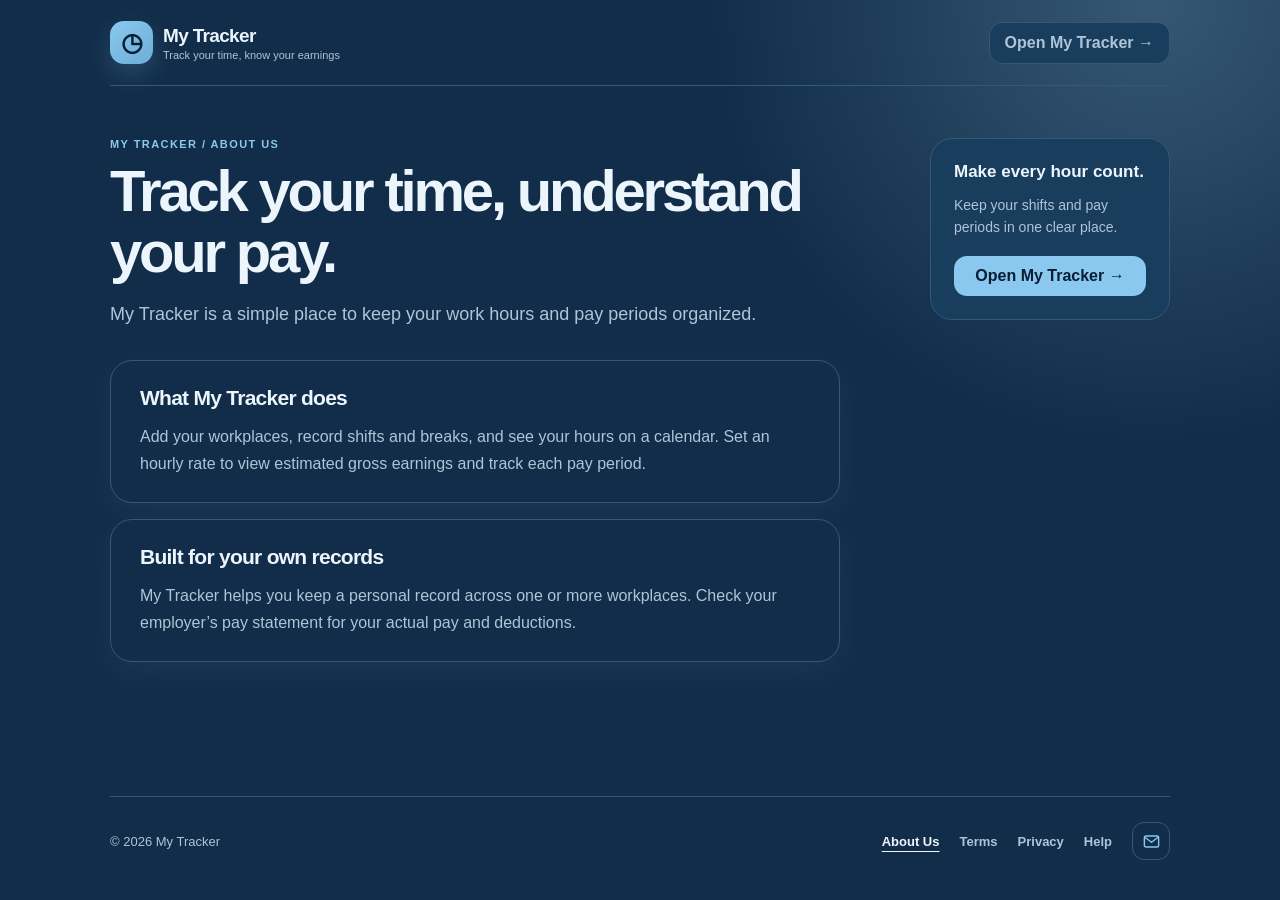
==== commit c8a3cf49: "Apply midnight navy and ice blue theme across My Tracker" ====
--- a/about.html
+++ b/about.html
@@ -1,5 +1,5 @@
 <!doctype html>
-<html lang="en"><head><meta charset="utf-8"><meta name="viewport" content="width=device-width,initial-scale=1"><meta name="theme-color" content="#f8fafc"><meta name="description" content="About Us for My Tracker, the app for recording work hours and pay periods."><title>About Us · My Tracker</title><link rel="icon" href="./icon.svg"><link rel="stylesheet" href="./info.css?v=4"></head>
+<html lang="en"><head><meta charset="utf-8"><meta name="viewport" content="width=device-width,initial-scale=1"><meta name="theme-color" content="#071e34"><meta name="description" content="About Us for My Tracker, the app for recording work hours and pay periods."><title>About Us · My Tracker</title><link rel="icon" href="./icon.svg"><link rel="stylesheet" href="./info.css?v=midnight5000"></head>
 <body class="info-site"><header class="info-header"><a class="welcome-brand" href="./index.html" aria-label="My Tracker home"><span class="welcome-logo" aria-hidden="true">◷</span><span><strong>My Tracker</strong><small>Track your time, know your earnings</small></span></a><a class="btn secondary" href="./index.html">Open My Tracker →</a></header>
 <main class="info-main"><article class="info-article"><div class="info-intro"><p class="eyebrow">MY TRACKER / ABOUT US</p><h1>Track your time, understand your pay.</h1><p class="info-lead">My Tracker is a simple place to keep your work hours and pay periods organized.</p></div><section class="info-section"><h2>What My Tracker does</h2><p>Add your workplaces, record shifts and breaks, and see your hours on a calendar. Set an hourly rate to view estimated gross earnings and track each pay period.</p></section><section class="info-section"><h2>Built for your own records</h2><p>My Tracker helps you keep a personal record across one or more workplaces. Check your employer’s pay statement for your actual pay and deductions.</p></section></article><aside class="info-aside"><h2>Make every hour count.</h2><p>Keep your shifts and pay periods in one clear place.</p><a href="./index.html" class="btn primary">Open My Tracker →</a></aside></main>
 <footer class="info-footer"><span>© 2026 My Tracker</span><nav class="footer-links" aria-label="Information"><a href="./about.html" aria-current="page">About Us</a><a href="./terms.html">Terms</a><a href="./privacy.html">Privacy</a><a href="./help.html">Help</a><a class="mail-link" href="mailto:jpssaini007@gmail.com" aria-label="Email My Tracker support" title="Email My Tracker support"><svg viewBox="0 0 24 24" width="19" height="19" fill="none" stroke="currentColor" stroke-width="1.8" stroke-linecap="round" stroke-linejoin="round" aria-hidden="true"><rect x="3" y="5" width="18" height="14" rx="2"/><path d="m4 7 8 6 8-6"/></svg></a></nav></footer></body></html>
--- a/info.css
+++ b/info.css
@@ -17,7 +17,7 @@
 .info-section p{margin:10px 0}.info-section p:last-child{margin-bottom:0}
 .info-section ul,.info-section ol{padding-left:21px;margin:10px 0}
 .info-section a,.info-aside a{color:var(--brand);text-underline-offset:3px}
-.info-aside .btn.primary{color:var(--surface);text-decoration:none}
+.info-aside .btn.primary{color:var(--on-brand);text-decoration:none}
 .info-aside{align-self:start;position:sticky;top:22px;background:var(--brand-soft);border:1px solid var(--line);border-radius:22px;padding:23px}
 .info-aside h2{font-size:17px;margin:0 0 12px}.info-aside p{font-size:14px;line-height:1.6;color:var(--muted);margin:0 0 17px}.info-aside .btn{display:block;text-align:center;text-decoration:none}
 .info-footer{border-top:1px solid var(--line);padding:25px 0 40px;display:flex;justify-content:space-between;align-items:center;gap:20px;color:var(--muted);font-size:13px}
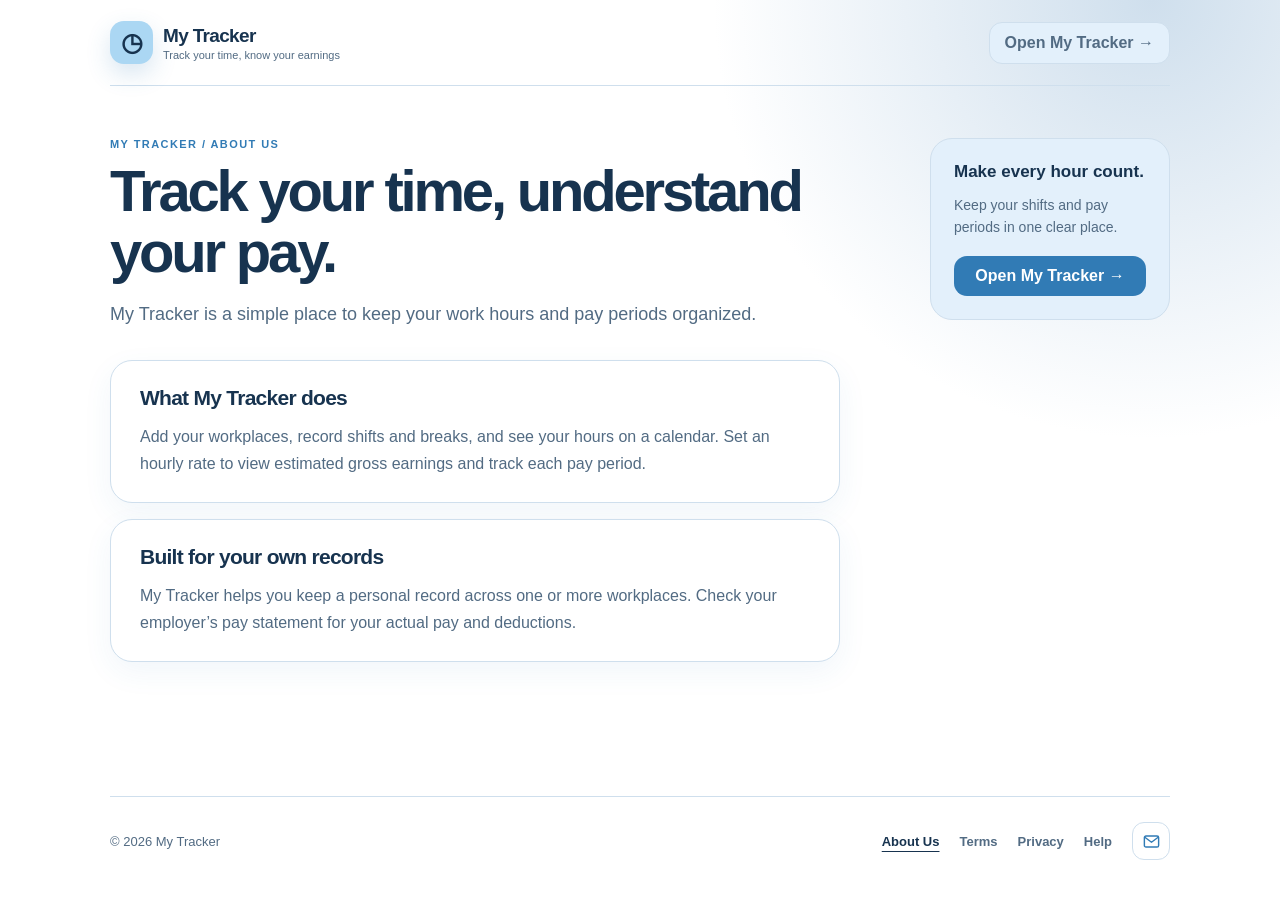
==== commit 5d723780: "Apply Sky and White palette across app, public pages and share images" ====
--- a/about.html
+++ b/about.html
@@ -1,5 +1,5 @@
 <!doctype html>
-<html lang="en"><head><meta charset="utf-8"><meta name="viewport" content="width=device-width,initial-scale=1"><meta name="theme-color" content="#071e34"><meta name="description" content="About Us for My Tracker, the app for recording work hours and pay periods."><title>About Us · My Tracker</title><link rel="icon" href="./icon.svg"><link rel="stylesheet" href="./info.css?v=midnight5000"></head>
+<html lang="en"><head><meta charset="utf-8"><meta name="viewport" content="width=device-width,initial-scale=1"><meta name="theme-color" content="#deedfa"><meta name="description" content="About Us for My Tracker, the app for recording work hours and pay periods."><title>About Us · My Tracker</title><link rel="icon" href="./icon.svg"><link rel="stylesheet" href="./info.css?v=sky5500"></head>
 <body class="info-site"><header class="info-header"><a class="welcome-brand" href="./index.html" aria-label="My Tracker home"><span class="welcome-logo" aria-hidden="true">◷</span><span><strong>My Tracker</strong><small>Track your time, know your earnings</small></span></a><a class="btn secondary" href="./index.html">Open My Tracker →</a></header>
 <main class="info-main"><article class="info-article"><div class="info-intro"><p class="eyebrow">MY TRACKER / ABOUT US</p><h1>Track your time, understand your pay.</h1><p class="info-lead">My Tracker is a simple place to keep your work hours and pay periods organized.</p></div><section class="info-section"><h2>What My Tracker does</h2><p>Add your workplaces, record shifts and breaks, and see your hours on a calendar. Set an hourly rate to view estimated gross earnings and track each pay period.</p></section><section class="info-section"><h2>Built for your own records</h2><p>My Tracker helps you keep a personal record across one or more workplaces. Check your employer’s pay statement for your actual pay and deductions.</p></section></article><aside class="info-aside"><h2>Make every hour count.</h2><p>Keep your shifts and pay periods in one clear place.</p><a href="./index.html" class="btn primary">Open My Tracker →</a></aside></main>
 <footer class="info-footer"><span>© 2026 My Tracker</span><nav class="footer-links" aria-label="Information"><a href="./about.html" aria-current="page">About Us</a><a href="./terms.html">Terms</a><a href="./privacy.html">Privacy</a><a href="./help.html">Help</a><a class="mail-link" href="mailto:jpssaini007@gmail.com" aria-label="Email My Tracker support" title="Email My Tracker support"><svg viewBox="0 0 24 24" width="19" height="19" fill="none" stroke="currentColor" stroke-width="1.8" stroke-linecap="round" stroke-linejoin="round" aria-hidden="true"><rect x="3" y="5" width="18" height="14" rx="2"/><path d="m4 7 8 6 8-6"/></svg></a></nav></footer></body></html>
--- a/info.css
+++ b/info.css
@@ -1,4 +1,4 @@
-@import url('./style.css');
+@import url('./style.css?v=sky5500');
 html{scroll-behavior:smooth}
 .info-site{min-height:100vh;display:flex;flex-direction:column;background:radial-gradient(circle at 90% 0,var(--line) 0,transparent 30%),var(--surface)}
 .info-header,.info-main,.info-footer{width:min(1060px,calc(100% - 40px));margin-inline:auto}
